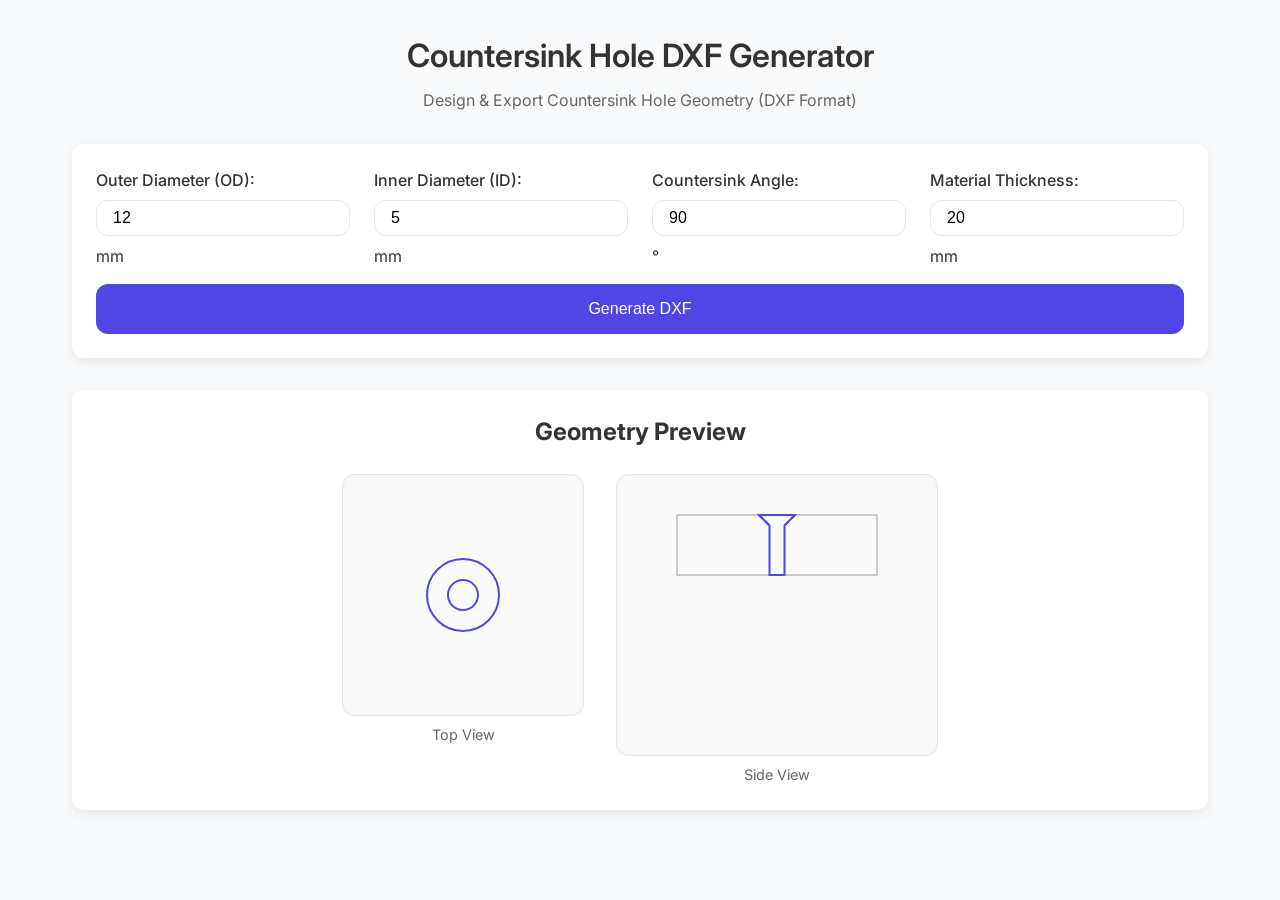
==== index.html @ e2deea25 "Add files via upload" ====
<!DOCTYPE html>
<html lang="en">
<head>
  <meta charset="UTF-8" />
  <title>Countersink Hole DXF Generator</title>
  <link rel="stylesheet" href="style.css" />
  <!-- Google Font: Inter (modern, clean) -->
  <link
    href="https://fonts.googleapis.com/css2?family=Inter:wght@300;400;600&display=swap"
    rel="stylesheet"
  />
</head>
<body>
  <header>
    <h1>Countersink Hole DXF Generator</h1>
    <p>Design & Export Countersink Hole Geometry (DXF Format)</p>
  </header>

  <main>
    <!-- Input Card -->
    <div class="card input-card">
      <div class="form-grid">
        <div class="form-group">
          <label for="od">Outer Diameter (OD):</label>
          <input
            id="od"
            type="number"
            value="12"
            step="0.1"
            min="0.1"
          /> mm
        </div>

        <div class="form-group">
          <label for="id">Inner Diameter (ID):</label>
          <input
            id="id"
            type="number"
            value="5"
            step="0.1"
            min="0.1"
          /> mm
        </div>

        <div class="form-group">
          <label for="angle">Countersink Angle:</label>
          <input
            id="angle"
            type="number"
            value="90"
            step="1"
            min="1"
            max="180"
          /> °
        </div>

        <div class="form-group">
          <label for="thk">Material Thickness:</label>
          <input
            id="thk"
            type="number"
            value="20"
            step="0.1"
            min="0.1"
          /> mm
        </div>
      </div>

      <button class="primary-btn" onclick="generateDXF()">
        Generate DXF
      </button>
    </div>

    <!-- Preview Card -->
    <div class="card preview-card">
      <h2>Geometry Preview</h2>
      <div class="preview-container">
        <div class="view-box">
          <canvas id="topView" width="240" height="240"></canvas>
          <p>Top View</p>
        </div>
        <div class="view-box">
          <canvas id="sideView" width="320" height="280"></canvas>
          <p>Side View</p>
        </div>
      </div>
    </div>
  </main>

  <script src="app.js"></script>
</body>
</html>
---- style.css ----
/* --------- Global Resets & Variables --------- */
* {
  margin: 0;
  padding: 0;
  box-sizing: border-box;
}

:root {
  --bg: #f9fafc;
  --card-bg: #ffffff;
  --text-primary: #333333;
  --text-secondary: #666666;
  --accent: #4f46e5; /* Purple accent (modern, professional) */
  --accent-hover: #4338ca;
  --border: #e5e7eb;
  --shadow: 0 4px 12px rgba(0, 0, 0, 0.08);
  --radius: 12px;
  --spacing-sm: 8px;
  --spacing-md: 16px;
  --spacing-lg: 24px;
  --spacing-xl: 32px;
}

body {
  font-family: "Inter", sans-serif;
  background-color: var(--bg);
  color: var(--text-primary);
  line-height: 1.5;
  padding: var(--spacing-xl);
  max-width: 1200px;
  margin: 0 auto;
}

/* --------- Header --------- */
header {
  text-align: center;
  margin-bottom: var(--spacing-xl);
}

header h1 {
  font-size: 2rem;
  font-weight: 600;
  margin-bottom: var(--spacing-sm);
  color: var(--text-primary);
}

header p {
  font-size: 1rem;
  color: var(--text-secondary);
}

/* --------- Cards --------- */
.card {
  background-color: var(--card-bg);
  border-radius: var(--radius);
  box-shadow: var(--shadow);
  padding: var(--spacing-lg);
  margin-bottom: var(--spacing-xl);
  transition: transform 0.2s ease, box-shadow 0.2s ease;
}

.card:hover {
  transform: translateY(-2px);
  box-shadow: 0 6px 16px rgba(0, 0, 0, 0.1);
}

.input-card {
  display: flex;
  flex-direction: column;
  gap: var(--spacing-md);
}

.preview-card {
  display: flex;
  flex-direction: column;
  align-items: center;
}

/* --------- Form Elements --------- */
.form-grid {
  display: grid;
  grid-template-columns: repeat(auto-fit, minmax(200px, 1fr));
  gap: var(--spacing-lg);
}

.form-group {
  display: flex;
  flex-direction: column;
  gap: var(--spacing-sm);
}

label {
  font-weight: 500;
  color: var(--text-primary);
}

input {
  padding: var(--spacing-sm) var(--spacing-md);
  border: 1px solid var(--border);
  border-radius: var(--radius);
  font-size: 1rem;
  transition: border-color 0.2s ease, box-shadow 0.2s ease;
}

input:focus {
  outline: none;
  border-color: var(--accent);
  box-shadow: 0 0 0 3px rgba(79, 70, 229, 0.1);
}

/* --------- Buttons --------- */
.primary-btn {
  background-color: var(--accent);
  color: white;
  border: none;
  border-radius: var(--radius);
  padding: var(--spacing-md) var(--spacing-lg);
  font-size: 1rem;
  font-weight: 500;
  cursor: pointer;
  transition: background-color 0.2s ease, transform 0.1s ease;
}

.primary-btn:hover {
  background-color: var(--accent-hover);
  transform: translateY(-1px);
}

.primary-btn:active {
  transform: translateY(0);
}

/* --------- Preview Section --------- */
.preview-container {
  display: flex;
  flex-wrap: wrap;
  gap: var(--spacing-xl);
  justify-content: center;
  margin-top: var(--spacing-lg);
}

.view-box {
  display: flex;
  flex-direction: column;
  align-items: center;
  gap: var(--spacing-sm);
  min-width: 240px;
}

canvas {
  width: 100%;
  height: auto;
  border: 1px solid var(--border);
  border-radius: var(--radius);
  background-color: #fafafa;
  box-shadow: inset 0 0 4px rgba(0, 0, 0, 0.05);
}

.view-box p {
  font-size: 0.9rem;
  color: var(--text-secondary);
}

/* --------- Responsive Breakpoints --------- */
@media (max-width: 768px) {
  .form-grid {
    grid-template-columns: 1fr;
  }

  .preview-container {
    flex-direction: column;
    align-items: center;
  }
}
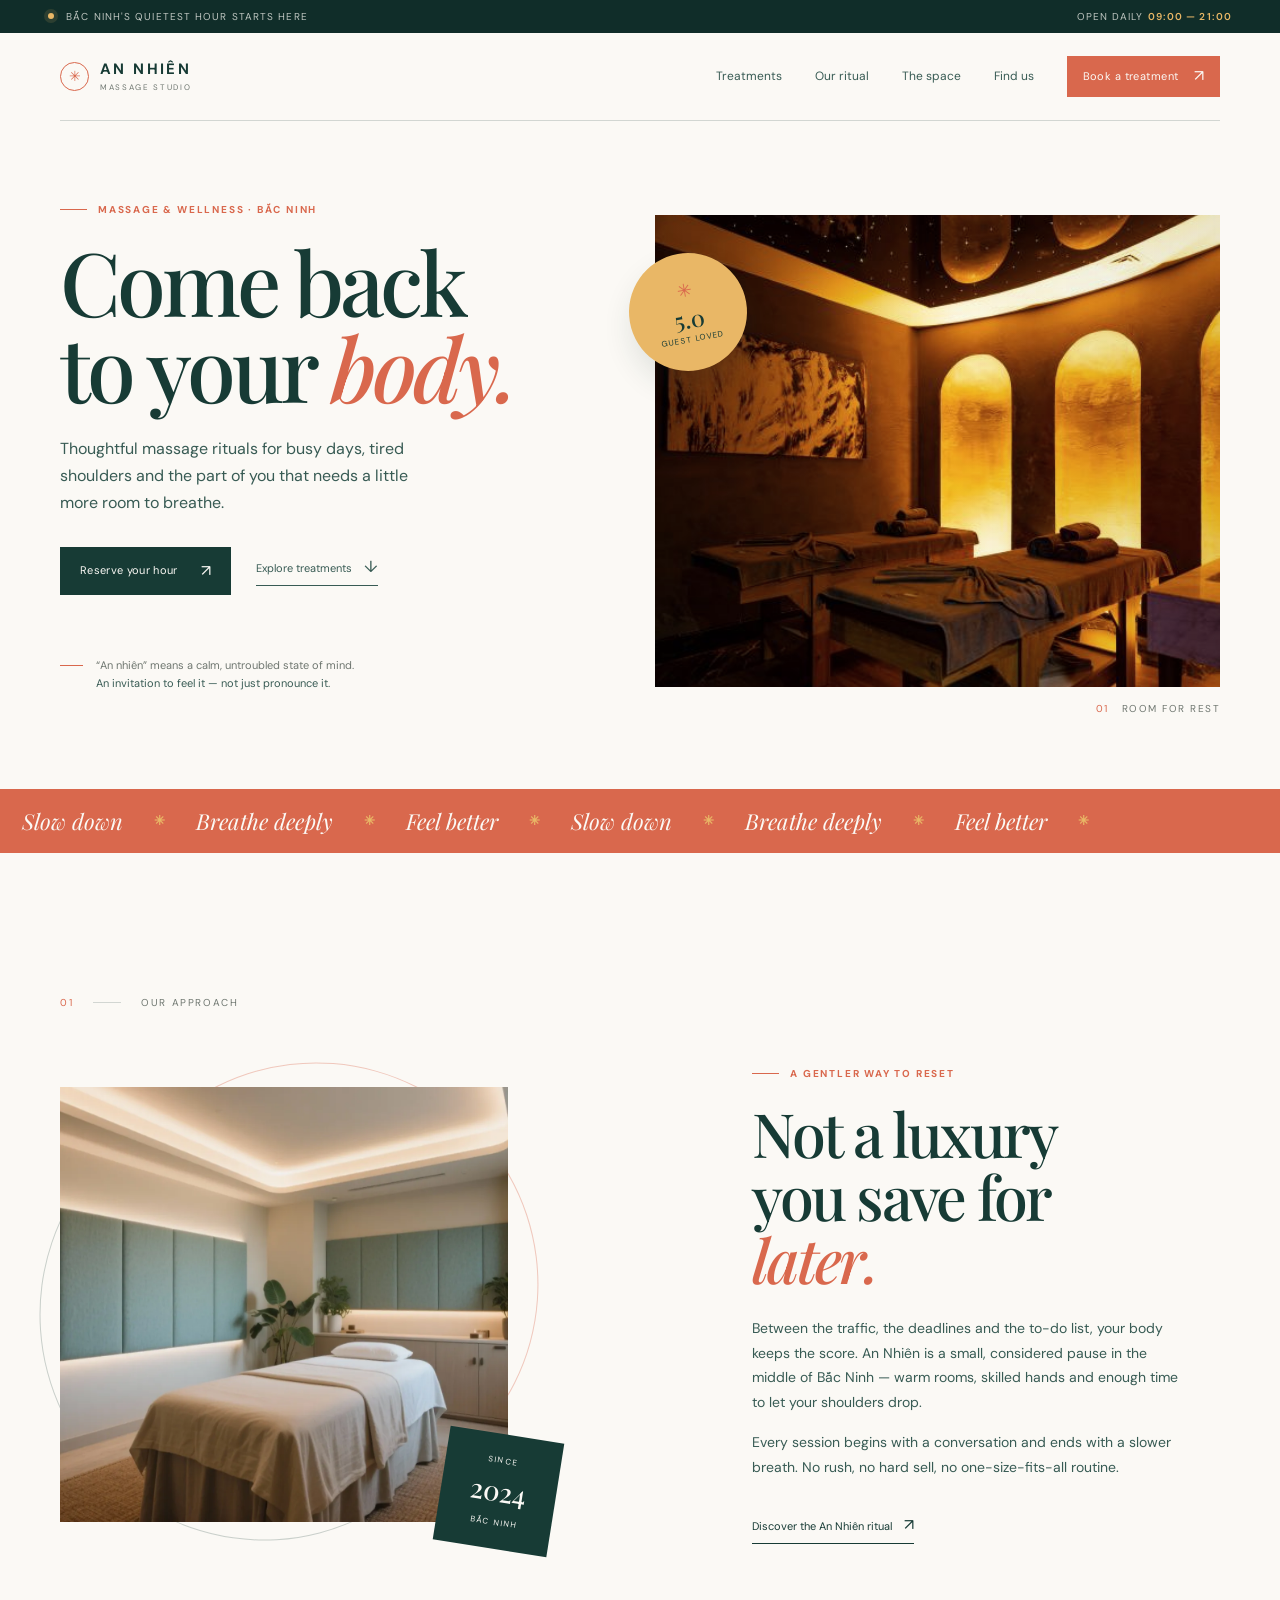
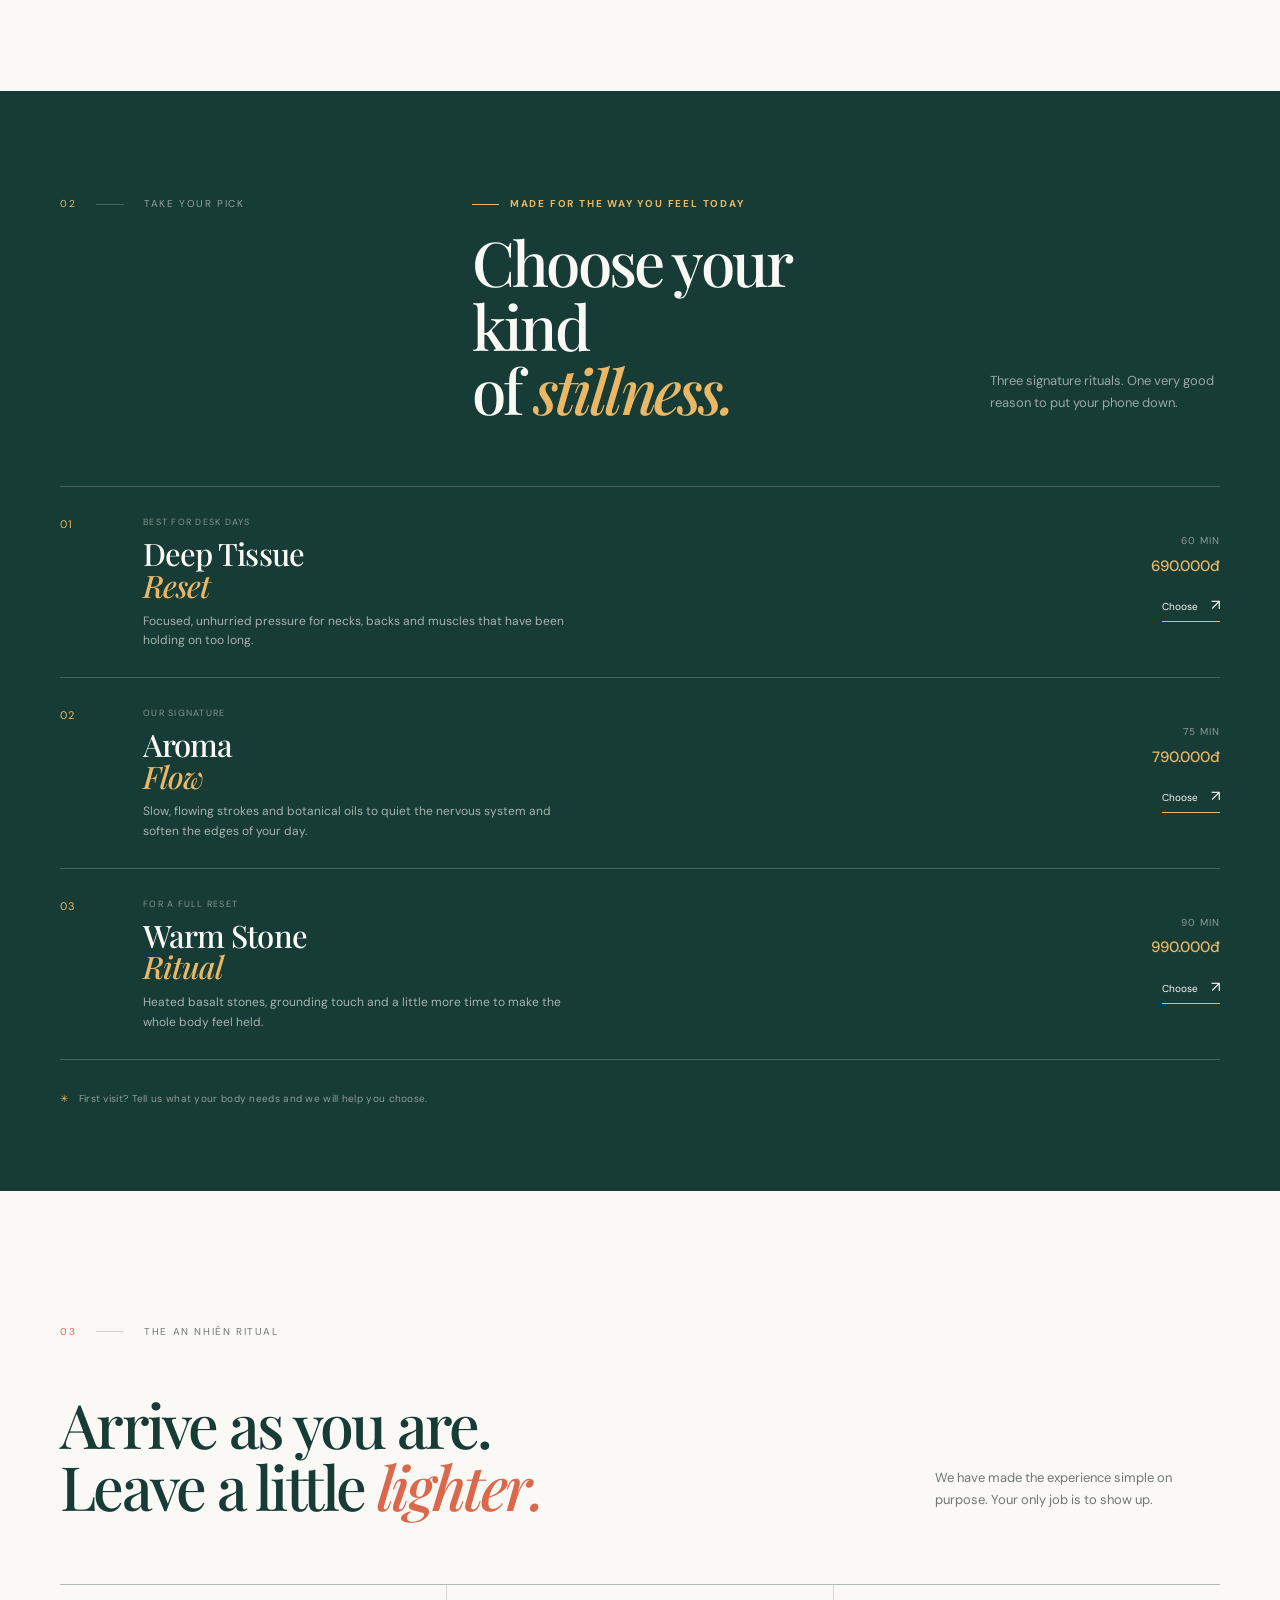
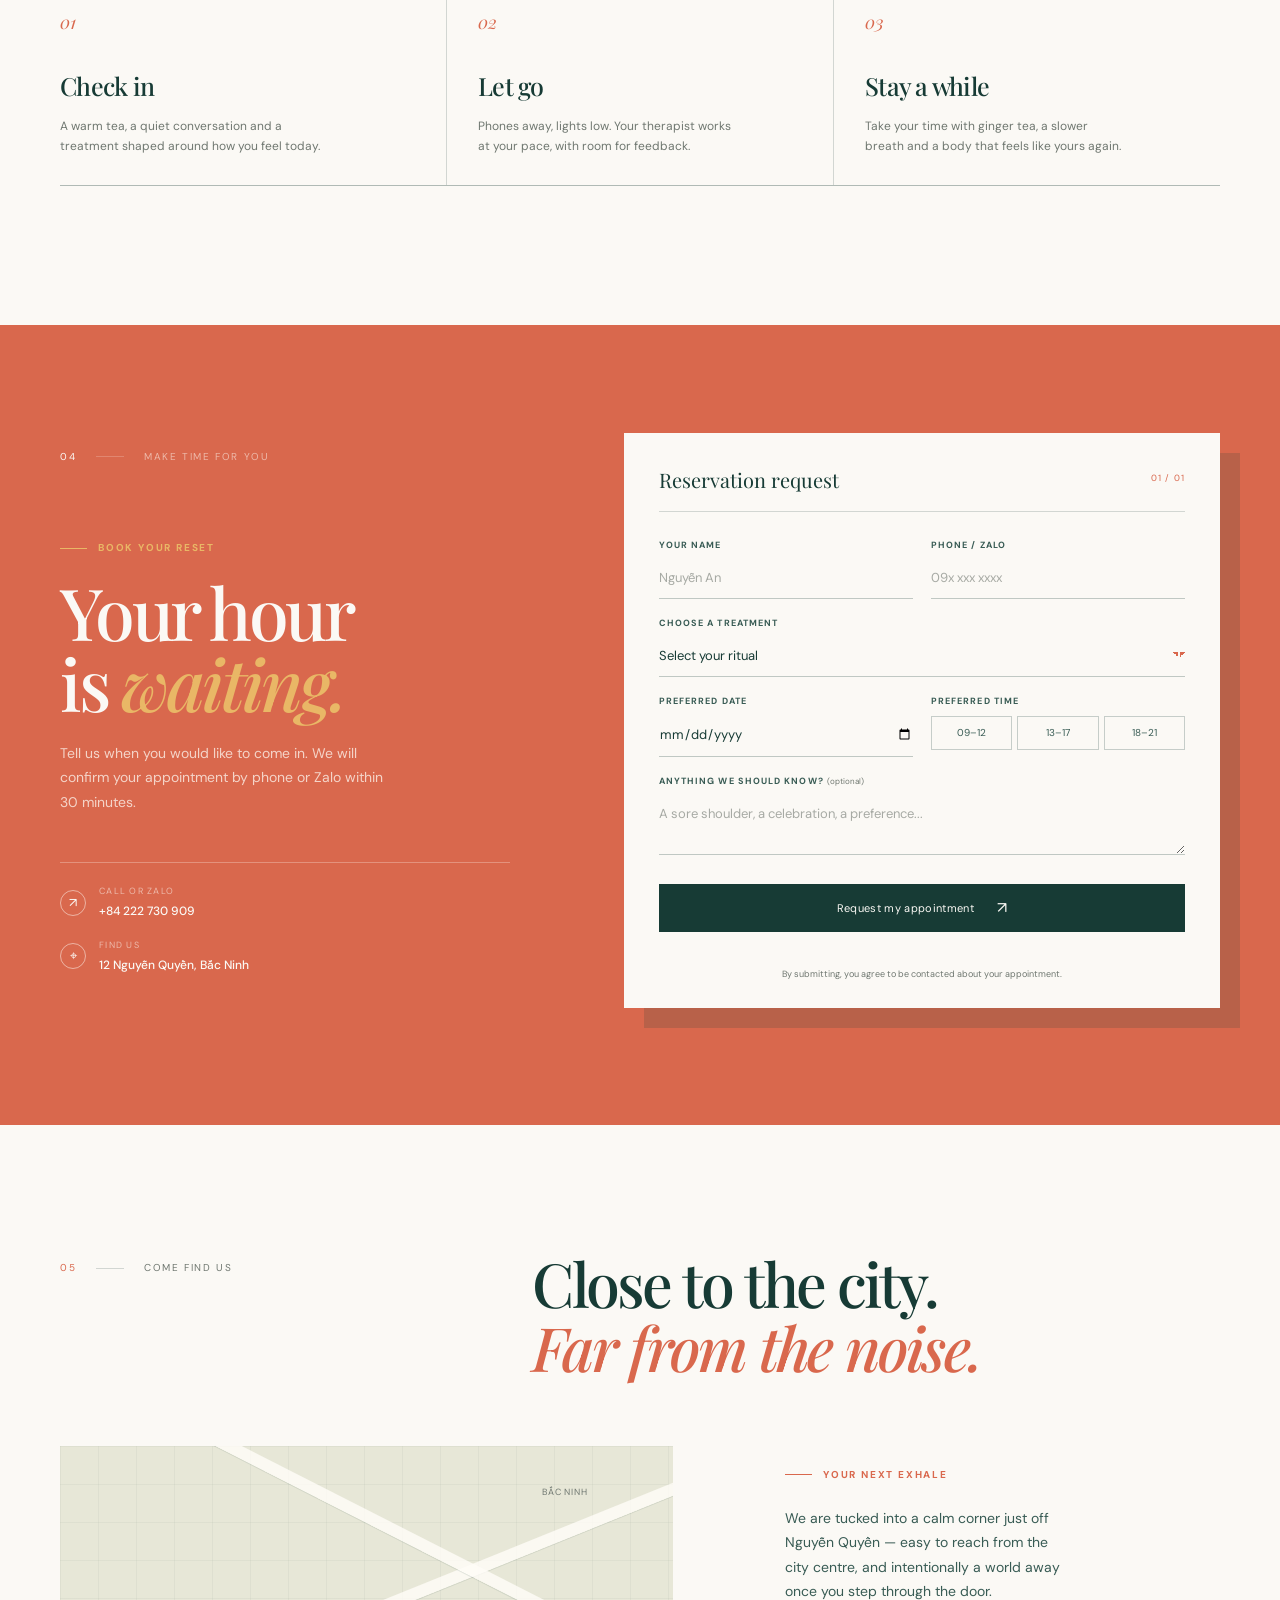
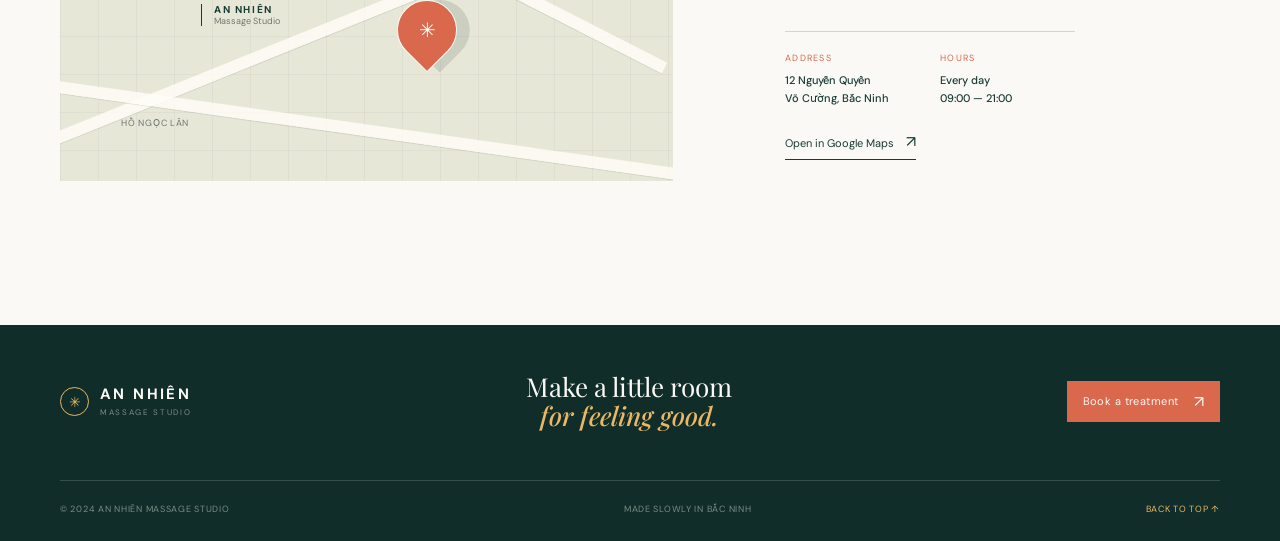
==== commit b29e05df: "Build An Nhien massage studio landing page Co-authored-by: arena-agent <297053741+arena-agent@users." ====
--- a/index.html
+++ b/index.html
@@ -1,92 +1,220 @@
-<!DOCTYPE html>
-<html lang="en">
-<head>
-  <meta charset="UTF-8" />
-  <title>Countersink Hole DXF Generator</title>
-  <link rel="stylesheet" href="style.css" />
-  <!-- Google Font: Inter (modern, clean) -->
-  <link
-    href="https://fonts.googleapis.com/css2?family=Inter:wght@300;400;600&display=swap"
-    rel="stylesheet"
-  />
-</head>
-<body>
-  <header>
-    <h1>Countersink Hole DXF Generator</h1>
-    <p>Design & Export Countersink Hole Geometry (DXF Format)</p>
-  </header>
-
-  <main>
-    <!-- Input Card -->
-    <div class="card input-card">
-      <div class="form-grid">
-        <div class="form-group">
-          <label for="od">Outer Diameter (OD):</label>
-          <input
-            id="od"
-            type="number"
-            value="12"
-            step="0.1"
-            min="0.1"
-          /> mm
-        </div>
-
-        <div class="form-group">
-          <label for="id">Inner Diameter (ID):</label>
-          <input
-            id="id"
-            type="number"
-            value="5"
-            step="0.1"
-            min="0.1"
-          /> mm
-        </div>
-
-        <div class="form-group">
-          <label for="angle">Countersink Angle:</label>
-          <input
-            id="angle"
-            type="number"
-            value="90"
-            step="1"
-            min="1"
-            max="180"
-          /> °
-        </div>
-
-        <div class="form-group">
-          <label for="thk">Material Thickness:</label>
-          <input
-            id="thk"
-            type="number"
-            value="20"
-            step="0.1"
-            min="0.1"
-          /> mm
-        </div>
-      </div>
-
-      <button class="primary-btn" onclick="generateDXF()">
-        Generate DXF
-      </button>
-    </div>
-
-    <!-- Preview Card -->
-    <div class="card preview-card">
-      <h2>Geometry Preview</h2>
-      <div class="preview-container">
-        <div class="view-box">
-          <canvas id="topView" width="240" height="240"></canvas>
-          <p>Top View</p>
-        </div>
-        <div class="view-box">
-          <canvas id="sideView" width="320" height="280"></canvas>
-          <p>Side View</p>
-        </div>
-      </div>
-    </div>
-  </main>
-
-  <script src="app.js"></script>
-</body>
+<!DOCTYPE html>
+<html lang="en">
+<head>
+  <meta charset="UTF-8" />
+  <meta name="viewport" content="width=device-width, initial-scale=1.0" />
+  <meta name="description" content="An Nhiên Massage Studio — a quiet place for massage, recovery and deep rest in Bắc Ninh." />
+  <title>An Nhiên — Massage & Wellness in Bắc Ninh</title>
+  <link rel="preconnect" href="https://fonts.googleapis.com" />
+  <link rel="preconnect" href="https://fonts.gstatic.com" crossorigin />
+  <link href="https://fonts.googleapis.com/css2?family=DM+Sans:wght@400;500;600;700&family=Playfair+Display:ital,wght@0,500;0,600;1,500;1,600&display=swap" rel="stylesheet" />
+  <link rel="stylesheet" href="style.css" />
+</head>
+<body>
+  <div class="topline">
+    <p><span class="pulse-dot" aria-hidden="true"></span> Bắc Ninh's quietest hour starts here</p>
+    <p class="topline-hours">Open daily <strong>09:00 — 21:00</strong></p>
+  </div>
+
+  <header class="site-header" id="top">
+    <a class="brand" href="#top" aria-label="An Nhien home">
+      <span class="brand-mark" aria-hidden="true">✳</span>
+      <span class="brand-copy"><strong>AN NHIÊN</strong><small>MASSAGE STUDIO</small></span>
+    </a>
+
+    <button class="menu-toggle" type="button" aria-label="Open menu" aria-expanded="false" aria-controls="primary-nav">
+      <span></span><span></span>
+    </button>
+
+    <nav class="primary-nav" id="primary-nav" aria-label="Primary navigation">
+      <a href="#treatments">Treatments</a>
+      <a href="#ritual">Our ritual</a>
+      <a href="#space">The space</a>
+      <a href="#visit">Find us</a>
+      <a class="nav-book" href="#book">Book a treatment <span aria-hidden="true">↗</span></a>
+    </nav>
+  </header>
+
+  <main>
+    <section class="hero section-shell" aria-labelledby="hero-title">
+      <div class="hero-copy reveal">
+        <p class="eyebrow"><span></span> Massage & wellness · Bắc Ninh</p>
+        <h1 id="hero-title">Come back<br />to your <em>body.</em></h1>
+        <p class="hero-intro">Thoughtful massage rituals for busy days, tired shoulders and the part of you that needs a little more room to breathe.</p>
+        <div class="hero-actions">
+          <a class="button button-dark" href="#book">Reserve your hour <span aria-hidden="true">↗</span></a>
+          <a class="text-link" href="#treatments">Explore treatments <span aria-hidden="true">↓</span></a>
+        </div>
+        <div class="hero-note">
+          <span class="note-line" aria-hidden="true"></span>
+          <p>“An nhiên” means a calm, untroubled state of mind.<br /><span>An invitation to feel it — not just pronounce it.</span></p>
+        </div>
+      </div>
+
+      <div class="hero-visual reveal reveal-delay-1">
+        <div class="hero-image-wrap">
+          <img src="image-search/luxury-spa-massage-room-warm-light-stone-1.jpg" alt="Warmly lit massage room with two treatment beds" />
+          <div class="hero-image-wash" aria-hidden="true"></div>
+        </div>
+        <div class="hero-badge">
+          <span class="badge-star" aria-hidden="true">✳</span>
+          <span><strong>5.0</strong><small>Guest loved</small></span>
+        </div>
+        <div class="hero-caption"><span>01</span><span>Room for rest</span></div>
+      </div>
+    </section>
+
+    <div class="ticker" aria-label="An Nhien values">
+      <div class="ticker-track">
+        <span>Slow down</span><b>✳</b><span>Breathe deeply</span><b>✳</b><span>Feel better</span><b>✳</b><span>Slow down</span><b>✳</b><span>Breathe deeply</span><b>✳</b><span>Feel better</span><b>✳</b>
+      </div>
+    </div>
+
+    <section class="intro section-shell" id="space" aria-labelledby="intro-title">
+      <div class="section-label reveal"><span>01</span><span>Our approach</span></div>
+      <div class="intro-grid">
+        <div class="intro-art reveal">
+          <div class="leaf-orbit orbit-one" aria-hidden="true"></div>
+          <div class="leaf-orbit orbit-two" aria-hidden="true"></div>
+          <img src="image-search/luxury-spa-massage-room-warm-light-stone-3.webp" alt="Calm, light-filled treatment room with plants and a fresh massage table" />
+          <div class="image-stamp"><span>Since</span><strong>2024</strong><span>Bắc Ninh</span></div>
+        </div>
+        <div class="intro-copy reveal reveal-delay-1">
+          <p class="eyebrow"><span></span> A gentler way to reset</p>
+          <h2 id="intro-title">Not a luxury<br />you save for <em>later.</em></h2>
+          <p>Between the traffic, the deadlines and the to-do list, your body keeps the score. An Nhiên is a small, considered pause in the middle of Bắc Ninh — warm rooms, skilled hands and enough time to let your shoulders drop.</p>
+          <p>Every session begins with a conversation and ends with a slower breath. No rush, no hard sell, no one-size-fits-all routine.</p>
+          <a class="arrow-link" href="#ritual">Discover the An Nhiên ritual <span aria-hidden="true">↗</span></a>
+        </div>
+      </div>
+    </section>
+
+    <section class="treatments" id="treatments" aria-labelledby="treatments-title">
+      <div class="section-shell">
+        <div class="treatments-heading reveal">
+          <div class="section-label section-label-light"><span>02</span><span>Take your pick</span></div>
+          <div>
+            <p class="eyebrow eyebrow-light"><span></span> Made for the way you feel today</p>
+            <h2 id="treatments-title">Choose your kind<br />of <em>stillness.</em></h2>
+          </div>
+          <p class="heading-aside">Three signature rituals. One very good reason to put your phone down.</p>
+        </div>
+
+        <div class="treatment-list">
+          <article class="treatment-card reveal">
+            <div class="treatment-number">01</div>
+            <div class="treatment-main">
+              <p class="treatment-tag">Best for desk days</p>
+              <h3>Deep Tissue<br /><em>Reset</em></h3>
+              <p>Focused, unhurried pressure for necks, backs and muscles that have been holding on too long.</p>
+            </div>
+            <div class="treatment-meta"><span>60 min</span><strong>690.000đ</strong><button class="choose-treatment" type="button" data-treatment="Deep Tissue Reset — 60 min">Choose <span aria-hidden="true">↗</span></button></div>
+          </article>
+
+          <article class="treatment-card treatment-featured reveal reveal-delay-1">
+            <div class="treatment-number">02</div>
+            <div class="treatment-main">
+              <p class="treatment-tag">Our signature</p>
+              <h3>Aroma<br /><em>Flow</em></h3>
+              <p>Slow, flowing strokes and botanical oils to quiet the nervous system and soften the edges of your day.</p>
+            </div>
+            <div class="treatment-meta"><span>75 min</span><strong>790.000đ</strong><button class="choose-treatment" type="button" data-treatment="Aroma Flow — 75 min">Choose <span aria-hidden="true">↗</span></button></div>
+          </article>
+
+          <article class="treatment-card reveal reveal-delay-2">
+            <div class="treatment-number">03</div>
+            <div class="treatment-main">
+              <p class="treatment-tag">For a full reset</p>
+              <h3>Warm Stone<br /><em>Ritual</em></h3>
+              <p>Heated basalt stones, grounding touch and a little more time to make the whole body feel held.</p>
+            </div>
+            <div class="treatment-meta"><span>90 min</span><strong>990.000đ</strong><button class="choose-treatment" type="button" data-treatment="Warm Stone Ritual — 90 min">Choose <span aria-hidden="true">↗</span></button></div>
+          </article>
+        </div>
+        <p class="treatment-footnote"><span aria-hidden="true">✳</span> First visit? Tell us what your body needs and we will help you choose.</p>
+      </div>
+    </section>
+
+    <section class="ritual section-shell" id="ritual" aria-labelledby="ritual-title">
+      <div class="section-label reveal"><span>03</span><span>The An Nhiên ritual</span></div>
+      <div class="ritual-heading reveal">
+        <h2 id="ritual-title">Arrive as you are.<br />Leave a little <em>lighter.</em></h2>
+        <p>We have made the experience simple on purpose. Your only job is to show up.</p>
+      </div>
+      <div class="ritual-steps">
+        <article class="ritual-step reveal"><span class="step-icon">01</span><h3>Check in</h3><p>A warm tea, a quiet conversation and a treatment shaped around how you feel today.</p></article>
+        <article class="ritual-step reveal reveal-delay-1"><span class="step-icon">02</span><h3>Let go</h3><p>Phones away, lights low. Your therapist works at your pace, with room for feedback.</p></article>
+        <article class="ritual-step reveal reveal-delay-2"><span class="step-icon">03</span><h3>Stay a while</h3><p>Take your time with ginger tea, a slower breath and a body that feels like yours again.</p></article>
+      </div>
+    </section>
+
+    <section class="booking-section" id="book" aria-labelledby="book-title">
+      <div class="section-shell booking-grid">
+        <div class="booking-copy reveal">
+          <div class="section-label section-label-light"><span>04</span><span>Make time for you</span></div>
+          <p class="eyebrow eyebrow-light"><span></span> Book your reset</p>
+          <h2 id="book-title">Your hour<br />is <em>waiting.</em></h2>
+          <p>Tell us when you would like to come in. We will confirm your appointment by phone or Zalo within 30 minutes.</p>
+          <div class="contact-mini">
+            <a href="tel:+84222730909"><span class="contact-icon" aria-hidden="true">↗</span><span><small>Call or Zalo</small><strong>+84 222 730 909</strong></span></a>
+            <a href="#visit"><span class="contact-icon" aria-hidden="true">⌖</span><span><small>Find us</small><strong>12 Nguyễn Quyền, Bắc Ninh</strong></span></a>
+          </div>
+        </div>
+
+        <form class="booking-form reveal reveal-delay-1" id="booking-form">
+          <div class="form-header"><span>Reservation request</span><span class="form-step">01 / 01</span></div>
+          <div class="form-row">
+            <label class="field"><span>Your name</span><input type="text" name="name" placeholder="Nguyễn An" autocomplete="name" required /></label>
+            <label class="field"><span>Phone / Zalo</span><input type="tel" name="phone" placeholder="09x xxx xxxx" autocomplete="tel" required /></label>
+          </div>
+          <label class="field"><span>Choose a treatment</span><select name="treatment" id="treatment-select" required><option value="" disabled selected>Select your ritual</option><option>Deep Tissue Reset — 60 min</option><option>Aroma Flow — 75 min</option><option>Warm Stone Ritual — 90 min</option></select></label>
+          <div class="form-row">
+            <label class="field"><span>Preferred date</span><input type="date" name="date" id="booking-date" required /></label>
+            <div class="field"><span>Preferred time</span><div class="time-options" role="group" aria-label="Preferred time"><button type="button" class="time-option" data-time="Morning">09–12</button><button type="button" class="time-option" data-time="Afternoon">13–17</button><button type="button" class="time-option" data-time="Evening">18–21</button></div><input type="hidden" name="time" id="time-value" required /></div>
+          </div>
+          <label class="field"><span>Anything we should know? <small>(optional)</small></span><textarea name="note" rows="2" placeholder="A sore shoulder, a celebration, a preference..." ></textarea></label>
+          <button class="button button-light form-submit" type="submit">Request my appointment <span aria-hidden="true">↗</span></button>
+          <p class="form-status" id="form-status" role="status"></p>
+          <p class="form-disclaimer">By submitting, you agree to be contacted about your appointment.</p>
+        </form>
+      </div>
+    </section>
+
+    <section class="visit section-shell" id="visit" aria-labelledby="visit-title">
+      <div class="visit-top reveal">
+        <div class="section-label"><span>05</span><span>Come find us</span></div>
+        <h2 id="visit-title">Close to the city.<br /><em>Far from the noise.</em></h2>
+      </div>
+      <div class="visit-grid">
+        <div class="map-card reveal">
+          <div class="map-grid" aria-hidden="true"></div>
+          <div class="map-road road-a" aria-hidden="true"></div><div class="map-road road-b" aria-hidden="true"></div><div class="map-road road-c" aria-hidden="true"></div>
+          <div class="map-pin" aria-label="An Nhien Massage Studio location"><span>✳</span></div>
+          <div class="map-label"><strong>AN NHIÊN</strong><span>Massage Studio</span></div>
+          <span class="map-place place-one">Bắc Ninh</span><span class="map-place place-two">Hồ Ngọc Lân</span>
+        </div>
+        <div class="visit-copy reveal reveal-delay-1">
+          <p class="eyebrow"><span></span> Your next exhale</p>
+          <p>We are tucked into a calm corner just off Nguyễn Quyền — easy to reach from the city centre, and intentionally a world away once you step through the door.</p>
+          <div class="visit-details">
+            <div><span>Address</span><strong>12 Nguyễn Quyền<br />Võ Cường, Bắc Ninh</strong></div>
+            <div><span>Hours</span><strong>Every day<br />09:00 — 21:00</strong></div>
+          </div>
+          <a class="arrow-link" href="https://maps.google.com/?q=12+Nguyen+Quyen+Bac+Ninh" target="_blank" rel="noreferrer">Open in Google Maps <span aria-hidden="true">↗</span></a>
+        </div>
+      </div>
+    </section>
+  </main>
+
+  <footer class="site-footer">
+    <div class="section-shell footer-main">
+      <a class="brand brand-light" href="#top" aria-label="An Nhien home"><span class="brand-mark" aria-hidden="true">✳</span><span class="brand-copy"><strong>AN NHIÊN</strong><small>MASSAGE STUDIO</small></span></a>
+      <p>Make a little room<br /><em>for feeling good.</em></p>
+      <a class="footer-book" href="#book">Book a treatment <span aria-hidden="true">↗</span></a>
+    </div>
+    <div class="section-shell footer-bottom"><span>© 2024 An Nhiên Massage Studio</span><span>Made slowly in Bắc Ninh</span><a href="#top">Back to top ↑</a></div>
+  </footer>
+
+  <script src="app.js"></script>
+</body>
 </html>
--- a/style.css
+++ b/style.css
@@ -1,174 +1,400 @@
-/* --------- Global Resets & Variables --------- */
-* {
-  margin: 0;
-  padding: 0;
-  box-sizing: border-box;
-}
-
-:root {
-  --bg: #f9fafc;
-  --card-bg: #ffffff;
-  --text-primary: #333333;
-  --text-secondary: #666666;
-  --accent: #4f46e5; /* Purple accent (modern, professional) */
-  --accent-hover: #4338ca;
-  --border: #e5e7eb;
-  --shadow: 0 4px 12px rgba(0, 0, 0, 0.08);
-  --radius: 12px;
-  --spacing-sm: 8px;
-  --spacing-md: 16px;
-  --spacing-lg: 24px;
-  --spacing-xl: 32px;
-}
-
-body {
-  font-family: "Inter", sans-serif;
-  background-color: var(--bg);
-  color: var(--text-primary);
-  line-height: 1.5;
-  padding: var(--spacing-xl);
-  max-width: 1200px;
-  margin: 0 auto;
-}
-
-/* --------- Header --------- */
-header {
-  text-align: center;
-  margin-bottom: var(--spacing-xl);
-}
-
-header h1 {
-  font-size: 2rem;
-  font-weight: 600;
-  margin-bottom: var(--spacing-sm);
-  color: var(--text-primary);
-}
-
-header p {
-  font-size: 1rem;
-  color: var(--text-secondary);
-}
-
-/* --------- Cards --------- */
-.card {
-  background-color: var(--card-bg);
-  border-radius: var(--radius);
-  box-shadow: var(--shadow);
-  padding: var(--spacing-lg);
-  margin-bottom: var(--spacing-xl);
-  transition: transform 0.2s ease, box-shadow 0.2s ease;
-}
-
-.card:hover {
-  transform: translateY(-2px);
-  box-shadow: 0 6px 16px rgba(0, 0, 0, 0.1);
-}
-
-.input-card {
-  display: flex;
-  flex-direction: column;
-  gap: var(--spacing-md);
-}
-
-.preview-card {
-  display: flex;
-  flex-direction: column;
-  align-items: center;
-}
-
-/* --------- Form Elements --------- */
-.form-grid {
-  display: grid;
-  grid-template-columns: repeat(auto-fit, minmax(200px, 1fr));
-  gap: var(--spacing-lg);
-}
-
-.form-group {
-  display: flex;
-  flex-direction: column;
-  gap: var(--spacing-sm);
-}
-
-label {
-  font-weight: 500;
-  color: var(--text-primary);
-}
-
-input {
-  padding: var(--spacing-sm) var(--spacing-md);
-  border: 1px solid var(--border);
-  border-radius: var(--radius);
-  font-size: 1rem;
-  transition: border-color 0.2s ease, box-shadow 0.2s ease;
-}
-
-input:focus {
-  outline: none;
-  border-color: var(--accent);
-  box-shadow: 0 0 0 3px rgba(79, 70, 229, 0.1);
-}
-
-/* --------- Buttons --------- */
-.primary-btn {
-  background-color: var(--accent);
-  color: white;
-  border: none;
-  border-radius: var(--radius);
-  padding: var(--spacing-md) var(--spacing-lg);
-  font-size: 1rem;
-  font-weight: 500;
-  cursor: pointer;
-  transition: background-color 0.2s ease, transform 0.1s ease;
-}
-
-.primary-btn:hover {
-  background-color: var(--accent-hover);
-  transform: translateY(-1px);
-}
-
-.primary-btn:active {
-  transform: translateY(0);
-}
-
-/* --------- Preview Section --------- */
-.preview-container {
-  display: flex;
-  flex-wrap: wrap;
-  gap: var(--spacing-xl);
-  justify-content: center;
-  margin-top: var(--spacing-lg);
-}
-
-.view-box {
-  display: flex;
-  flex-direction: column;
-  align-items: center;
-  gap: var(--spacing-sm);
-  min-width: 240px;
-}
-
-canvas {
-  width: 100%;
-  height: auto;
-  border: 1px solid var(--border);
-  border-radius: var(--radius);
-  background-color: #fafafa;
-  box-shadow: inset 0 0 4px rgba(0, 0, 0, 0.05);
-}
-
-.view-box p {
-  font-size: 0.9rem;
-  color: var(--text-secondary);
-}
-
-/* --------- Responsive Breakpoints --------- */
-@media (max-width: 768px) {
-  .form-grid {
-    grid-template-columns: 1fr;
-  }
-
-  .preview-container {
-    flex-direction: column;
-    align-items: center;
-  }
-}+/* ---------- An Nhien / visual system ---------- */
+:root {
+  --ink: #173b35;
+  --ink-deep: #102d29;
+  --ink-soft: #385b54;
+  --cream: #f5f1e9;
+  --paper: #fbf9f5;
+  --sand: #e6dfd3;
+  --line: rgba(23, 59, 53, 0.18);
+  --rust: #d9684d;
+  --rust-deep: #b84f39;
+  --gold: #e9b766;
+  --muted: #6f7770;
+  --white: #fffdf8;
+  --serif: "Playfair Display", Georgia, serif;
+  --sans: "DM Sans", Arial, sans-serif;
+  --shell: min(1160px, calc(100% - 96px));
+  --ease: cubic-bezier(.22, 1, .36, 1);
+}
+
+* { box-sizing: border-box; }
+html { scroll-behavior: smooth; }
+body {
+  margin: 0;
+  color: var(--ink);
+  background: var(--paper);
+  font-family: var(--sans);
+  font-size: 15px;
+  line-height: 1.55;
+  -webkit-font-smoothing: antialiased;
+}
+body.menu-open { overflow: hidden; }
+a { color: inherit; text-decoration: none; }
+button, input, select, textarea { font: inherit; }
+button { cursor: pointer; }
+img { display: block; max-width: 100%; }
+::selection { color: var(--paper); background: var(--rust); }
+
+.section-shell { width: var(--shell); margin: 0 auto; }
+.topline {
+  height: 33px;
+  padding: 0 48px;
+  display: flex;
+  justify-content: space-between;
+  align-items: center;
+  background: var(--ink-deep);
+  color: rgba(255, 253, 248, .73);
+  font-size: 10px;
+  letter-spacing: .11em;
+  text-transform: uppercase;
+}
+.topline p { margin: 0; }
+.topline-hours strong { color: var(--gold); font-weight: 600; }
+.pulse-dot {
+  width: 6px; height: 6px; display: inline-block; margin-right: 8px;
+  border-radius: 50%; background: var(--gold); vertical-align: 1px;
+  box-shadow: 0 0 0 4px rgba(233, 183, 102, .13);
+}
+
+.site-header {
+  width: var(--shell);
+  height: 88px;
+  margin: 0 auto;
+  display: flex;
+  align-items: center;
+  justify-content: space-between;
+  position: relative;
+  z-index: 20;
+  border-bottom: 1px solid var(--line);
+}
+.brand { display: inline-flex; align-items: center; gap: 11px; }
+.brand-mark {
+  width: 29px; height: 29px; display: grid; place-items: center;
+  border: 1px solid currentColor; border-radius: 50%;
+  font-size: 14px; line-height: 1; color: var(--rust);
+}
+.brand-copy { display: flex; flex-direction: column; line-height: 1.05; }
+.brand-copy strong { font-size: 15px; letter-spacing: .16em; font-weight: 700; }
+.brand-copy small { margin-top: 5px; font-size: 8px; letter-spacing: .21em; color: var(--muted); }
+.primary-nav { display: flex; align-items: center; gap: 33px; font-size: 12px; color: var(--ink-soft); }
+.primary-nav > a:not(.nav-book) { position: relative; }
+.primary-nav > a:not(.nav-book)::after {
+  content: ""; height: 1px; width: 0; position: absolute; left: 0; bottom: -7px;
+  background: var(--rust); transition: width .3s var(--ease);
+}
+.primary-nav > a:not(.nav-book):hover::after { width: 100%; }
+.nav-book, .footer-book {
+  display: inline-flex; align-items: center; gap: 15px; padding: 12px 16px;
+  color: var(--paper); background: var(--rust); font-size: 11px; letter-spacing: .04em;
+  transition: background .25s ease, transform .25s var(--ease);
+}
+.nav-book:hover, .footer-book:hover { background: var(--rust-deep); transform: translateY(-2px); }
+.nav-book span, .footer-book span { font-size: 16px; line-height: 0; }
+.menu-toggle { display: none; border: 0; background: transparent; padding: 8px 0 8px 8px; }
+.menu-toggle span { width: 25px; height: 1px; display: block; margin: 6px 0; background: var(--ink); transition: transform .3s ease; }
+
+/* shared type */
+.eyebrow {
+  margin: 0; display: flex; align-items: center; gap: 11px;
+  color: var(--rust); font-size: 10px; font-weight: 700; letter-spacing: .18em; text-transform: uppercase;
+}
+.eyebrow > span { width: 27px; height: 1px; background: currentColor; display: inline-block; }
+.eyebrow-light { color: var(--gold); }
+.eyebrow-light > span { background: var(--gold); }
+h1, h2, h3, p { margin-top: 0; }
+h1, h2 { font-family: var(--serif); font-weight: 500; letter-spacing: -.045em; }
+h1 em, h2 em, h3 em, .site-footer em { color: var(--rust); font-weight: 500; }
+
+/* hero */
+.hero {
+  min-height: 621px;
+  padding: 81px 0 88px;
+  display: grid;
+  grid-template-columns: minmax(0, .91fr) minmax(460px, 1.09fr);
+  gap: 76px;
+  align-items: center;
+}
+.hero-copy { padding-bottom: 8px; }
+.hero h1 { margin: 20px 0 25px; font-size: clamp(58px, 7vw, 88px); line-height: .98; }
+.hero-intro { max-width: 385px; margin-bottom: 30px; color: var(--ink-soft); font-size: 16px; line-height: 1.7; }
+.hero-actions { display: flex; align-items: center; gap: 25px; }
+.button {
+  display: inline-flex; align-items: center; justify-content: center; gap: 23px;
+  min-height: 48px; padding: 0 19px; border: 1px solid transparent;
+  font-size: 11px; letter-spacing: .03em; transition: transform .25s var(--ease), background .25s ease, color .25s ease;
+}
+.button span { font-size: 16px; line-height: 0; }
+.button-dark { color: var(--paper); background: var(--ink); }
+.button-dark:hover { background: var(--rust); transform: translateY(-3px); }
+.button-light { color: var(--ink); background: var(--cream); }
+.button-light:hover { background: var(--gold); transform: translateY(-3px); }
+.text-link, .arrow-link { border-bottom: 1px solid currentColor; padding-bottom: 5px; font-size: 11px; }
+.text-link { color: var(--ink-soft); }
+.text-link span, .arrow-link span { margin-left: 9px; font-size: 16px; transition: transform .25s var(--ease); display: inline-block; }
+.text-link:hover span, .arrow-link:hover span { transform: translate(3px, -3px); }
+.hero-note { display: flex; align-items: flex-start; gap: 13px; margin-top: 61px; color: var(--muted); font-size: 11px; line-height: 1.7; }
+.hero-note p { margin: 0; }
+.hero-note p span { color: var(--ink-soft); }
+.note-line { width: 23px; height: 1px; display: block; margin-top: 9px; background: var(--rust); }
+.hero-visual { height: 472px; position: relative; }
+.hero-image-wrap { position: absolute; inset: 0 0 0 26px; overflow: hidden; background: #7a3a1d; }
+.hero-image-wrap img { width: 100%; height: 100%; object-fit: cover; object-position: center; filter: saturate(.83); }
+.hero-image-wash { position: absolute; inset: 0; background: linear-gradient(90deg, rgba(20, 28, 21, .18), transparent 48%, rgba(23, 59, 53, .08)); mix-blend-mode: multiply; }
+.hero-badge {
+  position: absolute; left: 0; top: 38px; width: 118px; height: 118px; display: flex; flex-direction: column; align-items: center; justify-content: center; gap: 8px;
+  background: var(--gold); color: var(--ink); border-radius: 50%; transform: rotate(-10deg); box-shadow: 0 15px 30px rgba(23, 59, 53, .12);
+}
+.badge-star { color: var(--rust); font-size: 18px; line-height: 1; }
+.hero-badge span:not(.badge-star) { display: flex; flex-direction: column; text-align: center; line-height: 1; }
+.hero-badge strong { font-family: var(--serif); font-size: 23px; font-weight: 500; }
+.hero-badge small { margin-top: 5px; font-size: 8px; letter-spacing: .13em; text-transform: uppercase; }
+.hero-caption { position: absolute; right: 0; bottom: -29px; display: flex; gap: 13px; color: var(--muted); font-size: 10px; letter-spacing: .15em; text-transform: uppercase; }
+.hero-caption span:first-child { color: var(--rust); }
+
+/* ticker */
+.ticker { overflow: hidden; padding: 15px 0; color: var(--paper); background: var(--rust); }
+.ticker-track { width: max-content; display: flex; align-items: center; gap: 31px; padding-left: 22px; animation: ticker 32s linear infinite; font-family: var(--serif); font-size: 22px; font-style: italic; white-space: nowrap; }
+.ticker-track b { color: var(--gold); font-family: var(--sans); font-size: 13px; font-style: normal; }
+@keyframes ticker { to { transform: translateX(-33.333%); } }
+
+/* intro */
+.intro { padding: 142px 0 147px; }
+.section-label { display: flex; align-items: center; gap: 20px; color: var(--muted); font-size: 10px; letter-spacing: .16em; text-transform: uppercase; }
+.section-label span:first-child { color: var(--rust); }
+.section-label span + span { display: flex; align-items: center; gap: 20px; }
+.section-label span + span::before { content: ""; width: 28px; height: 1px; background: var(--line); }
+.intro-grid { margin-top: 55px; display: grid; grid-template-columns: minmax(400px, 1fr) minmax(370px, .85fr); gap: 142px; align-items: center; }
+.intro-art { position: relative; max-width: 448px; }
+.intro-art img { position: relative; z-index: 1; width: 100%; height: 435px; object-fit: cover; object-position: center; }
+.leaf-orbit { position: absolute; z-index: 0; border: 1px solid rgba(217, 104, 77, .34); border-radius: 50%; transform: rotate(38deg); }
+.orbit-one { inset: -24px -31px 19px 36px; }
+.orbit-two { inset: 5px 24px -19px -20px; border-color: rgba(23, 59, 53, .22); transform: rotate(-26deg); }
+.image-stamp { position: absolute; z-index: 2; width: 115px; height: 115px; right: -48px; bottom: -27px; display: flex; flex-direction: column; align-items: center; justify-content: center; color: var(--paper); background: var(--ink); transform: rotate(9deg); }
+.image-stamp span { font-size: 8px; letter-spacing: .15em; text-transform: uppercase; }
+.image-stamp strong { margin: 4px 0; font-family: var(--serif); font-size: 27px; font-weight: 500; }
+.intro-copy { max-width: 430px; }
+.intro-copy h2 { margin: 21px 0 26px; font-size: clamp(43px, 5vw, 61px); line-height: 1.03; }
+.intro-copy > p:not(.eyebrow) { color: var(--ink-soft); font-size: 14px; line-height: 1.75; }
+.intro-copy > p + p { margin-top: 16px; }
+.arrow-link { display: inline-block; margin-top: 20px; color: var(--ink); }
+
+/* treatments */
+.treatments { padding: 105px 0 85px; color: var(--paper); background: var(--ink); }
+.section-label-light { color: rgba(255, 253, 248, .54); }
+.section-label-light span:first-child { color: var(--gold); }
+.section-label-light span + span::before { background: rgba(255, 253, 248, .2); }
+.treatments-heading { display: grid; grid-template-columns: 1fr 1.15fr .8fr; gap: 58px; align-items: end; }
+.treatments-heading .section-label { align-self: start; }
+.treatments-heading h2 { margin: 18px 0 0; font-size: clamp(43px, 5vw, 62px); line-height: 1.03; }
+.treatments-heading h2 em { color: var(--gold); }
+.heading-aside { max-width: 230px; margin: 0 0 7px auto; color: rgba(255, 253, 248, .56); font-size: 13px; line-height: 1.7; }
+.treatment-list { margin-top: 65px; border-top: 1px solid rgba(255, 253, 248, .2); }
+.treatment-card { min-height: 188px; display: grid; grid-template-columns: 56px minmax(0, 1fr) 175px; gap: 27px; padding: 29px 0 26px; border-bottom: 1px solid rgba(255, 253, 248, .2); transition: padding .35s var(--ease), background .35s ease; }
+.treatment-card:hover { padding-left: 18px; padding-right: 18px; background: rgba(255, 253, 248, .055); }
+.treatment-number { color: var(--gold); font-size: 11px; letter-spacing: .08em; }
+.treatment-main { max-width: 570px; }
+.treatment-tag { margin-bottom: 8px; color: rgba(255, 253, 248, .47); font-size: 9px; letter-spacing: .14em; text-transform: uppercase; }
+.treatment-main h3 { margin: 0 0 10px; font-family: var(--serif); font-size: 31px; font-weight: 500; line-height: 1.02; letter-spacing: -.03em; }
+.treatment-main h3 em { color: var(--gold); }
+.treatment-main > p:last-child { max-width: 440px; margin: 0; color: rgba(255, 253, 248, .62); font-size: 12px; line-height: 1.65; }
+.treatment-meta { display: flex; flex-direction: column; align-items: flex-end; gap: 6px; padding-top: 17px; text-align: right; }
+.treatment-meta > span { color: rgba(255, 253, 248, .5); font-size: 10px; letter-spacing: .1em; text-transform: uppercase; }
+.treatment-meta strong { color: var(--gold); font-size: 15px; font-weight: 500; }
+.choose-treatment { margin-top: 10px; padding: 0 0 4px; border: 0; border-bottom: 1px solid var(--gold); color: var(--paper); background: transparent; font-size: 10px; }
+.choose-treatment span { display: inline-block; margin-left: 10px; font-size: 15px; transition: transform .25s var(--ease); }
+.choose-treatment:hover span { transform: translate(3px, -3px); }
+.treatment-footnote { margin: 31px 0 0; color: rgba(255, 253, 248, .51); font-size: 10px; letter-spacing: .03em; }
+.treatment-footnote span { margin-right: 7px; color: var(--gold); }
+
+/* ritual */
+.ritual { padding: 133px 0 139px; }
+.ritual-heading { margin: 53px 0 66px; display: flex; justify-content: space-between; align-items: flex-end; gap: 40px; }
+.ritual-heading h2 { margin: 0; font-size: clamp(44px, 5vw, 61px); line-height: 1.03; }
+.ritual-heading h2 em { color: var(--rust); }
+.ritual-heading > p { max-width: 245px; margin: 0 40px 7px 0; color: var(--muted); font-size: 13px; line-height: 1.7; }
+.ritual-steps { display: grid; grid-template-columns: repeat(3, 1fr); gap: 1px; background: var(--line); border-top: 1px solid var(--line); border-bottom: 1px solid var(--line); }
+.ritual-step { min-height: 184px; padding: 24px 31px 28px 0; background: var(--paper); }
+.ritual-step + .ritual-step { padding-left: 31px; }
+.step-icon { display: block; margin-bottom: 30px; color: var(--rust); font-family: var(--serif); font-size: 18px; font-style: italic; }
+.ritual-step h3 { margin: 0 0 10px; font-family: var(--serif); font-size: 25px; font-weight: 500; letter-spacing: -.03em; }
+.ritual-step p { max-width: 260px; margin: 0; color: var(--muted); font-size: 12px; line-height: 1.7; }
+
+/* booking */
+.booking-section { padding: 108px 0 117px; color: var(--paper); background: var(--rust); }
+.booking-grid { display: grid; grid-template-columns: minmax(310px, .86fr) minmax(500px, 1.14fr); gap: 114px; align-items: center; }
+.booking-copy .section-label { margin-bottom: 76px; }
+.booking-copy .section-label-light span:first-child { color: var(--paper); }
+.booking-copy h2 { margin: 20px 0 23px; font-size: clamp(50px, 5.6vw, 72px); line-height: .99; }
+.booking-copy h2 em { color: var(--gold); }
+.booking-copy > p:not(.eyebrow) { max-width: 340px; color: rgba(255, 253, 248, .72); font-size: 14px; line-height: 1.75; }
+.contact-mini { margin-top: 48px; padding-top: 22px; border-top: 1px solid rgba(255, 253, 248, .28); }
+.contact-mini a { display: flex; align-items: center; gap: 13px; width: max-content; margin: 0 0 18px; }
+.contact-mini a:hover strong { color: var(--gold); }
+.contact-icon { width: 26px; height: 26px; display: grid; place-items: center; border: 1px solid rgba(255, 253, 248, .5); border-radius: 50%; font-size: 13px; }
+.contact-mini span:not(.contact-icon) { display: flex; flex-direction: column; }
+.contact-mini small { color: rgba(255, 253, 248, .55); font-size: 9px; letter-spacing: .14em; text-transform: uppercase; }
+.contact-mini strong { margin-top: 3px; font-size: 12px; font-weight: 500; transition: color .2s ease; }
+.booking-form { padding: 31px 35px 26px; color: var(--ink); background: var(--paper); box-shadow: 20px 20px 0 rgba(23, 59, 53, .17); }
+.form-header { display: flex; justify-content: space-between; margin-bottom: 27px; padding-bottom: 16px; border-bottom: 1px solid var(--line); color: var(--ink); font-family: var(--serif); font-size: 20px; }
+.form-step { align-self: center; color: var(--rust); font-family: var(--sans); font-size: 9px; letter-spacing: .13em; text-transform: uppercase; }
+.form-row { display: grid; grid-template-columns: repeat(2, 1fr); gap: 18px; }
+.field { display: block; margin-bottom: 18px; }
+.field > span { display: block; margin-bottom: 7px; color: var(--ink-soft); font-size: 9px; font-weight: 700; letter-spacing: .12em; text-transform: uppercase; }
+.field > span small { color: var(--muted); font-size: 8px; font-weight: 400; text-transform: lowercase; letter-spacing: 0; }
+.field input, .field select, .field textarea { width: 100%; border: 0; border-bottom: 1px solid rgba(23, 59, 53, .26); border-radius: 0; outline: 0; padding: 8px 0 10px; color: var(--ink); background: transparent; font-size: 13px; transition: border-color .2s ease; }
+.field input::placeholder, .field textarea::placeholder { color: #a7aaa4; }
+.field select { appearance: none; background: linear-gradient(45deg, transparent 50%, var(--rust) 50%) calc(100% - 7px) 14px/5px 5px no-repeat, linear-gradient(135deg, var(--rust) 50%, transparent 50%) 100% 14px/5px 5px no-repeat; }
+.field input:focus, .field select:focus, .field textarea:focus { border-color: var(--rust); }
+.field textarea { resize: vertical; min-height: 45px; }
+.time-options { display: flex; gap: 5px; }
+.time-option { flex: 1; height: 34px; padding: 0; border: 1px solid rgba(23, 59, 53, .23); color: var(--ink-soft); background: transparent; font-size: 10px; transition: color .2s ease, background .2s ease, border-color .2s ease; }
+.time-option:hover, .time-option.active { border-color: var(--ink); color: var(--paper); background: var(--ink); }
+.form-submit { width: 100%; margin-top: 4px; border: 0; color: var(--paper); background: var(--ink); }
+.form-submit:hover { background: var(--ink-soft); }
+.form-status { min-height: 18px; margin: 14px 0 0; color: var(--rust-deep); font-size: 11px; line-height: 1.5; }
+.form-disclaimer { margin: 4px 0 0; color: var(--muted); font-size: 9px; text-align: center; }
+
+/* visit */
+.visit { padding: 135px 0 144px; }
+.visit-top { display: grid; grid-template-columns: 1fr 1.66fr; gap: 58px; align-items: start; }
+.visit-top h2 { margin: -9px 0 0; font-size: clamp(44px, 5vw, 61px); line-height: 1.04; }
+.visit-top h2 em { color: var(--rust); }
+.visit-grid { margin-top: 68px; display: grid; grid-template-columns: 1.17fr .83fr; gap: 112px; align-items: center; }
+.map-card { height: 335px; position: relative; overflow: hidden; color: var(--ink); background: #e7e7d7; }
+.map-grid { position: absolute; inset: 0; opacity: .45; background-image: linear-gradient(rgba(23, 59, 53, .09) 1px, transparent 1px), linear-gradient(90deg, rgba(23, 59, 53, .09) 1px, transparent 1px); background-size: 38px 38px; }
+.map-road { position: absolute; height: 12px; background: rgba(255, 253, 248, .82); box-shadow: 0 1px 0 rgba(23, 59, 53, .1); transform-origin: center; }
+.road-a { width: 120%; left: -10%; top: 48%; transform: rotate(-22deg); }
+.road-b { width: 100%; left: 4%; top: 23%; transform: rotate(27deg); }
+.road-c { width: 105%; left: -3%; top: 83%; transform: rotate(8deg); }
+.map-pin { position: absolute; left: 55%; top: 46%; width: 60px; height: 60px; display: grid; place-items: center; border: 1px solid var(--paper); border-radius: 50% 50% 50% 0; color: var(--paper); background: var(--rust); transform: rotate(-45deg); box-shadow: 9px 9px 0 rgba(23, 59, 53, .14); }
+.map-pin span { font-size: 20px; transform: rotate(45deg); }
+.map-label { position: absolute; left: 23%; top: 47%; display: flex; flex-direction: column; padding-left: 12px; border-left: 1px solid var(--ink); line-height: 1.2; }
+.map-label strong { font-size: 10px; letter-spacing: .16em; }
+.map-label span, .map-place { color: var(--muted); font-size: 9px; }
+.map-place { position: absolute; letter-spacing: .08em; text-transform: uppercase; }
+.place-one { top: 12%; right: 14%; }
+.place-two { bottom: 15%; left: 10%; }
+.visit-copy { max-width: 290px; }
+.visit-copy > p:not(.eyebrow) { margin: 23px 0 27px; color: var(--ink-soft); font-size: 14px; line-height: 1.75; }
+.visit-details { display: grid; grid-template-columns: 1fr 1fr; gap: 20px; padding: 20px 0 3px; border-top: 1px solid var(--line); }
+.visit-details div { display: flex; flex-direction: column; gap: 7px; }
+.visit-details span { color: var(--rust); font-size: 9px; letter-spacing: .14em; text-transform: uppercase; }
+.visit-details strong { font-size: 11px; font-weight: 500; line-height: 1.55; }
+
+/* footer */
+.site-footer { padding: 48px 0 24px; color: var(--paper); background: var(--ink-deep); }
+.footer-main { display: flex; align-items: center; justify-content: space-between; padding-bottom: 50px; border-bottom: 1px solid rgba(255, 253, 248, .16); }
+.brand-light .brand-mark { color: var(--gold); }
+.brand-light .brand-copy small { color: rgba(255, 253, 248, .46); }
+.footer-main > p { margin: 0; font-family: var(--serif); font-size: 26px; line-height: 1.1; text-align: center; }
+.footer-main > p em { color: var(--gold); }
+.footer-bottom { display: flex; justify-content: space-between; align-items: center; padding-top: 22px; color: rgba(255, 253, 248, .45); font-size: 9px; letter-spacing: .08em; text-transform: uppercase; }
+.footer-bottom a { color: var(--gold); }
+
+/* reveal */
+.reveal { opacity: 0; transform: translateY(23px); transition: opacity .75s ease, transform .75s var(--ease); }
+.reveal.is-visible { opacity: 1; transform: translateY(0); }
+.reveal-delay-1 { transition-delay: .12s; }
+.reveal-delay-2 { transition-delay: .2s; }
+
+@media (max-width: 1020px) {
+  :root { --shell: min(100% - 56px, 850px); }
+  .hero { gap: 45px; grid-template-columns: minmax(0, .9fr) minmax(350px, 1.1fr); }
+  .hero h1 { font-size: 66px; }
+  .intro-grid, .visit-grid { gap: 75px; }
+  .booking-grid { gap: 60px; }
+  .treatments-heading { gap: 30px; }
+}
+
+@media (max-width: 760px) {
+  :root { --shell: calc(100% - 40px); }
+  .topline { height: 30px; padding: 0 20px; font-size: 8px; letter-spacing: .08em; }
+  .topline-hours { display: none; }
+  .site-header { height: 74px; }
+  .menu-toggle { display: block; }
+  .primary-nav { position: absolute; top: 73px; left: 0; right: 0; display: flex; flex-direction: column; align-items: stretch; gap: 0; padding: 10px 20px 22px; border-bottom: 1px solid var(--line); background: var(--paper); box-shadow: 0 14px 25px rgba(23, 59, 53, .08); opacity: 0; visibility: hidden; transform: translateY(-10px); transition: opacity .25s ease, visibility .25s ease, transform .25s var(--ease); }
+  .primary-nav.open { opacity: 1; visibility: visible; transform: translateY(0); }
+  .primary-nav > a { padding: 13px 0; border-bottom: 1px solid rgba(23, 59, 53, .1); }
+  .primary-nav > a:not(.nav-book)::after { display: none; }
+  .primary-nav .nav-book { justify-content: center; margin-top: 16px; }
+  .menu-toggle[aria-expanded="true"] span:first-child { transform: translateY(3.5px) rotate(45deg); }
+  .menu-toggle[aria-expanded="true"] span:last-child { transform: translateY(-3.5px) rotate(-45deg); }
+  .hero { min-height: 0; padding: 60px 0 90px; display: flex; flex-direction: column; gap: 59px; align-items: stretch; }
+  .hero h1 { margin-top: 17px; font-size: clamp(53px, 16vw, 73px); }
+  .hero-intro { font-size: 14px; }
+  .hero-note { margin-top: 44px; }
+  .hero-visual { height: 380px; }
+  .hero-image-wrap { left: 18px; }
+  .hero-badge { top: 20px; width: 93px; height: 93px; }
+  .hero-badge strong { font-size: 19px; }
+  .hero-badge small { font-size: 7px; }
+  .hero-caption { bottom: -25px; font-size: 8px; }
+  .ticker-track { font-size: 19px; gap: 23px; }
+  .intro { padding: 94px 0 102px; }
+  .intro-grid { margin-top: 43px; display: flex; flex-direction: column; gap: 73px; align-items: stretch; }
+  .intro-art { max-width: calc(100% - 22px); margin-left: 0; }
+  .intro-art img { height: 360px; }
+  .image-stamp { right: -22px; width: 98px; height: 98px; }
+  .image-stamp strong { font-size: 23px; }
+  .orbit-one { inset: -18px -19px 17px 23px; }
+  .orbit-two { inset: 4px 12px -15px -17px; }
+  .intro-copy h2, .treatments-heading h2, .ritual-heading h2, .visit-top h2 { font-size: 48px; }
+  .treatments { padding: 83px 0 69px; }
+  .treatments-heading { display: block; }
+  .treatments-heading .section-label { margin-bottom: 51px; }
+  .heading-aside { margin: 28px 0 0; }
+  .treatment-list { margin-top: 50px; }
+  .treatment-card { min-height: 0; grid-template-columns: 31px 1fr; gap: 15px; padding: 26px 0 23px; }
+  .treatment-card:hover { padding-left: 8px; padding-right: 8px; }
+  .treatment-meta { grid-column: 2; flex-direction: row; align-items: center; justify-content: space-between; gap: 10px; padding-top: 3px; text-align: left; }
+  .treatment-meta strong { margin-right: auto; }
+  .choose-treatment { margin-top: 0; }
+  .ritual { padding: 95px 0 102px; }
+  .ritual-heading { display: block; margin: 45px 0 49px; }
+  .ritual-heading > p { margin: 25px 0 0; }
+  .ritual-steps { display: block; }
+  .ritual-step, .ritual-step + .ritual-step { min-height: 0; padding: 25px 0 27px; }
+  .ritual-step + .ritual-step { padding-left: 0; }
+  .step-icon { margin-bottom: 16px; }
+  .ritual-step p { max-width: none; }
+  .booking-section { padding: 82px 0 85px; }
+  .booking-grid { display: flex; flex-direction: column; gap: 54px; align-items: stretch; }
+  .booking-copy .section-label { margin-bottom: 55px; }
+  .booking-copy h2 { font-size: 60px; }
+  .booking-form { padding: 25px 20px 22px; box-shadow: 11px 11px 0 rgba(23, 59, 53, .17); }
+  .form-row { gap: 13px; }
+  .visit { padding: 95px 0 105px; }
+  .visit-top { display: block; }
+  .visit-top .section-label { margin-bottom: 45px; }
+  .visit-grid { display: flex; flex-direction: column; gap: 53px; margin-top: 54px; align-items: stretch; }
+  .map-card { height: 280px; }
+  .visit-copy { max-width: none; }
+  .footer-main { display: grid; grid-template-columns: 1fr auto; gap: 33px 20px; padding-bottom: 35px; }
+  .footer-main > p { grid-column: 1 / -1; grid-row: 1; text-align: left; font-size: 23px; }
+  .footer-main .brand { grid-row: 2; }
+  .footer-main .footer-book { grid-row: 2; }
+  .footer-bottom { flex-wrap: wrap; gap: 14px; line-height: 1.4; }
+  .footer-bottom span:nth-child(2) { display: none; }
+}
+
+@media (max-width: 430px) {
+  .hero-actions { align-items: flex-start; flex-direction: column; gap: 19px; }
+  .hero-visual { height: 320px; }
+  .hero-image-wrap { left: 10px; }
+  .hero-badge { left: -3px; width: 84px; height: 84px; }
+  .intro-copy h2, .treatments-heading h2, .ritual-heading h2, .visit-top h2 { font-size: 42px; }
+  .booking-copy h2 { font-size: 55px; }
+  .form-row { display: block; }
+  .time-options { gap: 4px; }
+  .map-label { left: 13%; }
+  .map-pin { left: 57%; }
+  .footer-main { grid-template-columns: 1fr; }
+  .footer-main .footer-book { width: max-content; }
+}
+
+@media (prefers-reduced-motion: reduce) {
+  html { scroll-behavior: auto; }
+  *, *::before, *::after { animation-duration: .01ms !important; animation-iteration-count: 1 !important; transition-duration: .01ms !important; }
+  .reveal { opacity: 1; transform: none; }
+}
